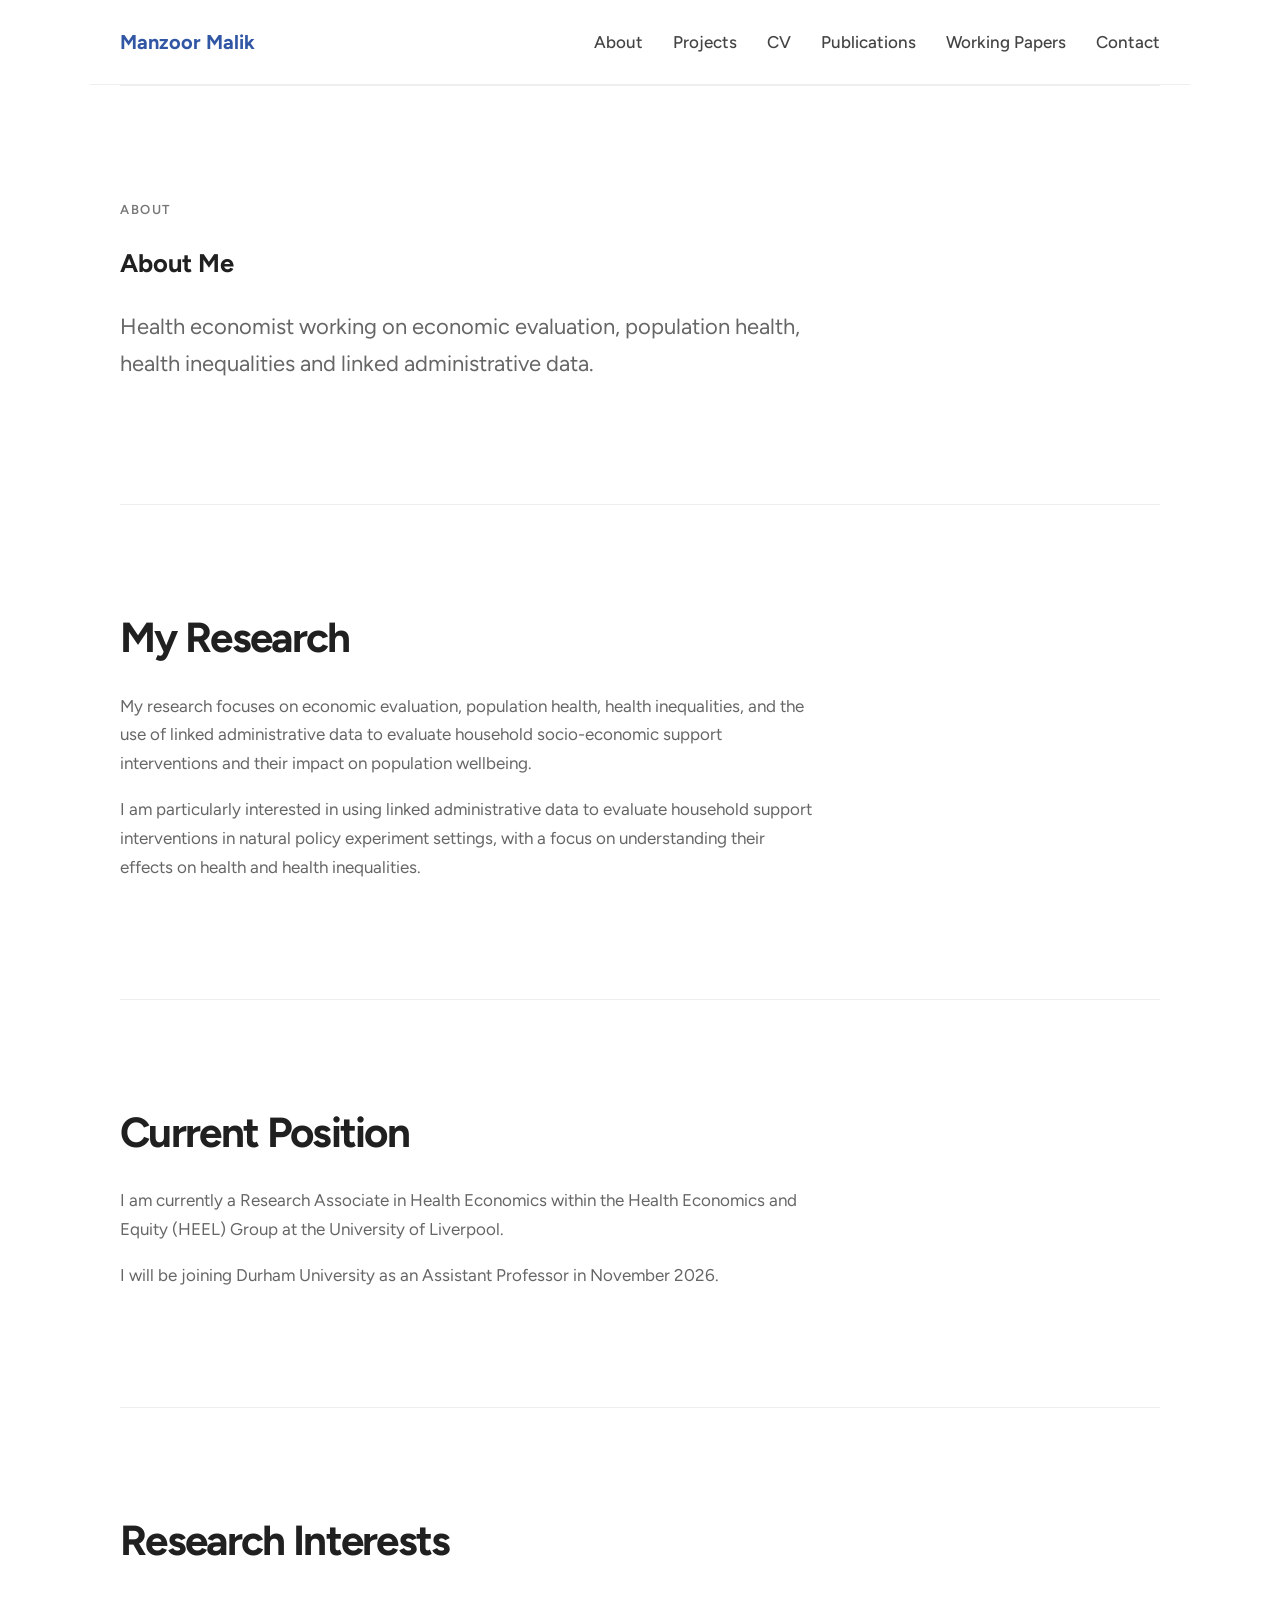
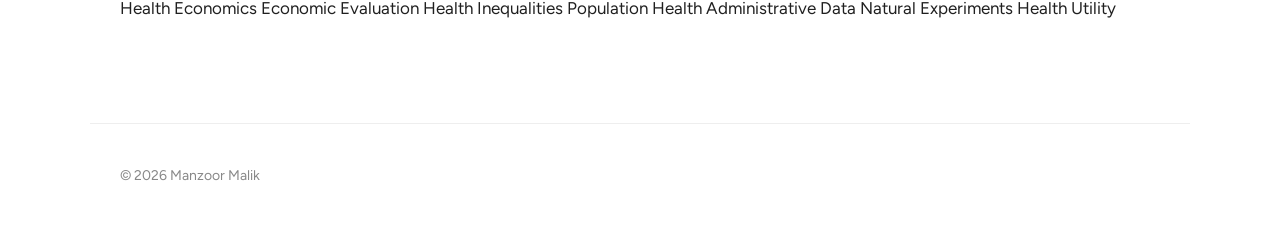
==== about.html @ a29a808c "About Page This file contains the About page for Manzoor Malik, detailing personal information, rese" ====
<!DOCTYPE html>
<html lang="en">

<head>
  <meta charset="UTF-8">
  <meta name="viewport" content="width=device-width, initial-scale=1.0">

  <title>About | Manzoor Malik</title>

  <link rel="stylesheet" href="style.css">
</head>

<body>

  <nav>

    <div class="nav-name">
      <a href="index.html">Manzoor Malik</a>
    </div>

    <div class="nav-links">
      <a href="about.html">About</a>
      <a href="projects.html">Projects</a>
      <a href="cv/Manzoor-Malik-CV.pdf" target="_blank">CV</a>
      <a href="publications.html">Publications</a>
      <a href="working-papers.html">Working Papers</a>
      <a href="contact.html">Contact</a>
    </div>

  </nav>


  <main>

    <section class="page-header">

      <p class="section-label">ABOUT</p>

      <h1>About Me</h1>

      <p class="intro">
        Health economist working on economic evaluation, population health,
        health inequalities and linked administrative data.
      </p>

    </section>


    <section>

      <h2>My Research</h2>

      <p>
        My research focuses on economic evaluation, population health,
        health inequalities, and the use of linked administrative data
        to evaluate household socio-economic support interventions and
        their impact on population wellbeing.
      </p>

      <p>
        I am particularly interested in using linked administrative data
        to evaluate household support interventions in natural policy
        experiment settings, with a focus on understanding their effects
        on health and health inequalities.
      </p>

    </section>


    <section>

      <h2>Current Position</h2>

      <p>
        I am currently a Research Associate in Health Economics within the
        Health Economics and Equity (HEEL) Group at the University of Liverpool.
      </p>

      <p>
        I will be joining Durham University as an Assistant Professor in
        November 2026.
      </p>

    </section>


    <section>

      <h2>Research Interests</h2>

      <div class="interest-list">

        <span>Health Economics</span>
        <span>Economic Evaluation</span>
        <span>Health Inequalities</span>
        <span>Population Health</span>
        <span>Administrative Data</span>
        <span>Natural Experiments</span>
        <span>Health Utility</span>

      </div>

    </section>

  </main>


  <footer>
    © 2026 Manzoor Malik
  </footer>

</body>
</html>
---- style.css ----
@import url('https://fonts.googleapis.com/css2?family=Figtree:wght@400;500;600;700&display=swap');

* {
  box-sizing: border-box;
}

html {
  scroll-behavior: smooth;
}

body {
  margin: 0;
  background: #ffffff;
  color: #202020;
  font-family: "Figtree", Arial, sans-serif;
  font-size: 17px;
  line-height: 1.7;
}

nav {
  max-width: 1100px;
  margin: auto;
  padding: 25px 30px;

  display: flex;
  justify-content: space-between;
  align-items: center;

  border-bottom: 1px solid #eeeeee;
}

.nav-name {
  font-weight: 700;
  font-size: 20px;
}

.nav-links {
  display: flex;
  gap: 30px;
}

a {
  color: #3157a4;
  text-decoration: none;
}

a:hover {
  text-decoration: underline;
}

.nav-links a {
  color: #444444;
  font-weight: 500;
}

main {
  max-width: 1100px;
  margin: auto;
  padding: 0 30px;
}

.hero {
  min-height: 75vh;

  display: flex;
  align-items: center;

  padding: 80px 0;
}

.small-title,
.section-label {
  color: #777777;
  font-size: 13px;
  font-weight: 600;
  letter-spacing: 0.12em;
}

.hero h1 {
  font-size: clamp(4rem, 9vw, 7rem);
  line-height: 0.9;
  letter-spacing: -0.07em;

  margin: 15px 0 30px;
}

.intro {
  max-width: 600px;
  color: #666666;
  font-size: 22px;
}

.buttons {
  display: flex;
  gap: 30px;
  margin-top: 35px;
}

.buttons a {
  font-weight: 600;
}

section {
  padding: 100px 0;
  border-top: 1px solid #eeeeee;
}

section h2 {
  font-size: 42px;
  line-height: 1.1;
  letter-spacing: -0.04em;
  margin: 10px 0 30px;
}

section > p:not(.section-label) {
  max-width: 700px;
  color: #666666;
}

.projects {
  display: grid;
  grid-template-columns: repeat(3, 1fr);
  gap: 20px;
  margin-top: 50px;
}

.project {
  padding: 30px;
  border: 1px solid #e5e5e5;
  border-radius: 12px;

  transition: 0.2s ease;
}

.project:hover {
  transform: translateY(-5px);
  box-shadow: 0 12px 35px rgba(0, 0, 0, 0.08);
}

.project h3 {
  margin-top: 0;
  font-size: 22px;
}

.project p {
  color: #666666;
}

.project a {
  font-weight: 600;
}

footer {
  max-width: 1100px;
  margin: auto;
  padding: 40px 30px;

  border-top: 1px solid #eeeeee;

  color: #888888;
  font-size: 14px;
}


/* Mobile */

@media (max-width: 700px) {

  nav {
    padding: 20px;
  }

  .nav-links {
    gap: 15px;
    font-size: 14px;
  }

  main {
    padding: 0 20px;
  }

  .hero {
    min-height: 70vh;
    padding: 50px 0;
  }

  .hero h1 {
    font-size: 4rem;
  }

  .intro {
    font-size: 19px;
  }

  section {
    padding: 70px 0;
  }

  section h2 {
    font-size: 34px;
  }

  .projects {
    grid-template-columns: 1fr;
  }

  .buttons {
    flex-direction: column;
    gap: 10px;
  }
}
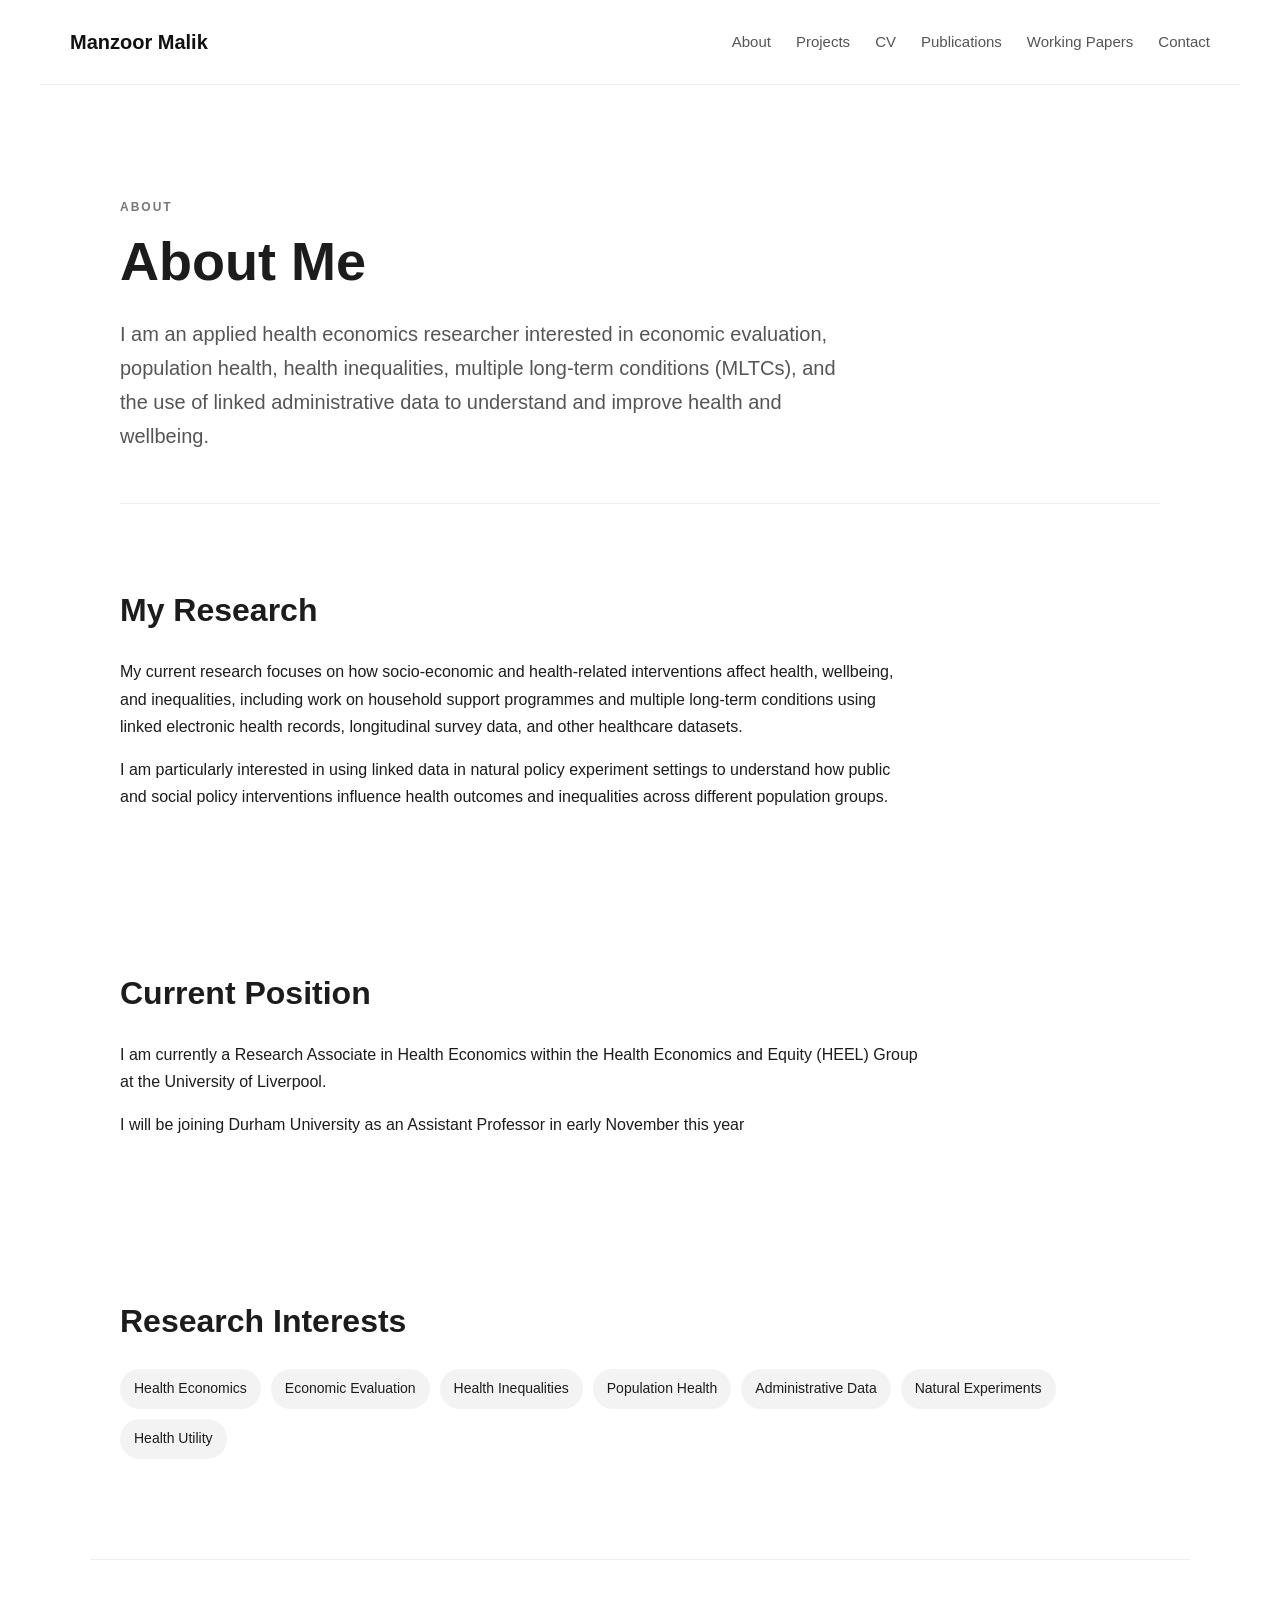
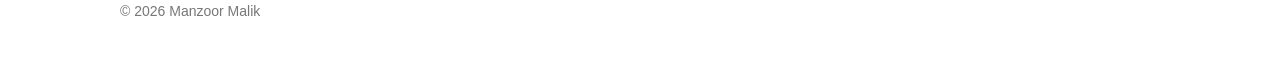
==== commit e44a7d4c: "Revise content in about.html for clarity and detail Updated personal introduction and research focus" ====
--- a/about.html
+++ b/about.html
@@ -39,8 +39,9 @@
       <h1>About Me</h1>
 
       <p class="intro">
-        Health economist working on economic evaluation, population health,
-        health inequalities and linked administrative data.
+       I am an applied health economics researcher interested in economic evaluation, population health, health inequalities,
+        multiple long-term conditions (MLTCs), and the use of linked administrative data to understand 
+        and improve health and wellbeing.
       </p>
 
     </section>
@@ -51,17 +52,16 @@
       <h2>My Research</h2>
 
       <p>
-        My research focuses on economic evaluation, population health,
-        health inequalities, and the use of linked administrative data
-        to evaluate household socio-economic support interventions and
-        their impact on population wellbeing.
+       My current research focuses on how socio-economic and health-related interventions affect health, 
+        wellbeing, and inequalities, including work on household support programmes and 
+        multiple long-term conditions using linked electronic health records, 
+        longitudinal survey data, and other healthcare datasets.
       </p>
 
       <p>
-        I am particularly interested in using linked administrative data
-        to evaluate household support interventions in natural policy
-        experiment settings, with a focus on understanding their effects
-        on health and health inequalities.
+        I am particularly interested in using linked data in natural policy experiment settings
+        to understand how public and social policy interventions 
+        influence health outcomes and inequalities across different population groups.
       </p>
 
     </section>
@@ -78,7 +78,7 @@
 
       <p>
         I will be joining Durham University as an Assistant Professor in
-        November 2026.
+        early November this year 
       </p>
 
     </section>
--- a/style.css
+++ b/style.css
@@ -1,5 +1,3 @@
-@import url('https://fonts.googleapis.com/css2?family=Figtree:wght@400;500;600;700&display=swap');
-
 * {
   box-sizing: border-box;
 }
@@ -10,15 +8,19 @@
 
 body {
   margin: 0;
+  font-family: Arial, Helvetica, sans-serif;
+  color: #1c1c1c;
   background: #ffffff;
-  color: #202020;
-  font-family: "Figtree", Arial, sans-serif;
-  font-size: 17px;
   line-height: 1.7;
 }
 
+
+/* --------------------
+   NAVIGATION
+-------------------- */
+
 nav {
-  max-width: 1100px;
+  max-width: 1200px;
   margin: auto;
   padding: 25px 30px;
 
@@ -29,183 +31,321 @@
   border-bottom: 1px solid #eeeeee;
 }
 
-.nav-name {
+.nav-name a {
+  font-size: 20px;
   font-weight: 700;
-  font-size: 20px;
+  color: #111111;
+  text-decoration: none;
 }
 
 .nav-links {
   display: flex;
-  gap: 30px;
-}
-
-a {
-  color: #3157a4;
-  text-decoration: none;
-}
-
-a:hover {
-  text-decoration: underline;
+  gap: 25px;
 }
 
 .nav-links a {
-  color: #444444;
-  font-weight: 500;
-}
+  color: #555555;
+  text-decoration: none;
+  font-size: 15px;
+}
+
+.nav-links a:hover {
+  color: #000000;
+}
+
+
+/* --------------------
+   MAIN
+-------------------- */
 
 main {
   max-width: 1100px;
   margin: auto;
-  padding: 0 30px;
-}
+  padding: 40px 30px;
+}
+
+section {
+  padding: 60px 0;
+}
+
+.section-label {
+  text-transform: uppercase;
+  letter-spacing: 2px;
+  font-size: 12px;
+  font-weight: bold;
+  color: #777777;
+}
+
+h1 {
+  font-size: 54px;
+  line-height: 1.1;
+  margin: 15px 0 25px;
+}
+
+h2 {
+  font-size: 32px;
+  line-height: 1.3;
+}
+
+h3 {
+  font-size: 22px;
+}
+
+p {
+  max-width: 800px;
+}
+
+.intro {
+  font-size: 20px;
+  color: #555555;
+  max-width: 720px;
+}
+
+
+/* --------------------
+   HOME HERO
+-------------------- */
 
 .hero {
-  min-height: 75vh;
-
-  display: flex;
+  min-height: 65vh;
+
+  display: flex;
+  justify-content: space-between;
   align-items: center;
 
-  padding: 80px 0;
-}
-
-.small-title,
-.section-label {
-  color: #777777;
-  font-size: 13px;
-  font-weight: 600;
-  letter-spacing: 0.12em;
-}
-
-.hero h1 {
-  font-size: clamp(4rem, 9vw, 7rem);
-  line-height: 0.9;
-  letter-spacing: -0.07em;
-
-  margin: 15px 0 30px;
-}
-
-.intro {
-  max-width: 600px;
-  color: #666666;
-  font-size: 22px;
-}
+  gap: 70px;
+}
+
+.hero-text {
+  flex: 1;
+}
+
+.hero-photo {
+  flex-shrink: 0;
+}
+
+.hero-photo img {
+  width: 280px;
+  height: 280px;
+
+  object-fit: cover;
+
+  border-radius: 50%;
+}
+
+
+/* --------------------
+   LINKS / BUTTONS
+-------------------- */
 
 .buttons {
   display: flex;
-  gap: 30px;
-  margin-top: 35px;
-}
-
-.buttons a {
-  font-weight: 600;
-}
-
-section {
-  padding: 100px 0;
-  border-top: 1px solid #eeeeee;
-}
-
-section h2 {
-  font-size: 42px;
-  line-height: 1.1;
-  letter-spacing: -0.04em;
-  margin: 10px 0 30px;
-}
-
-section > p:not(.section-label) {
-  max-width: 700px;
-  color: #666666;
-}
+  gap: 15px;
+  margin-top: 30px;
+}
+
+.buttons a,
+.button-link {
+  display: inline-block;
+
+  padding: 12px 20px;
+
+  border: 1px solid #222222;
+
+  color: #222222;
+  text-decoration: none;
+
+  border-radius: 5px;
+}
+
+.buttons a:hover,
+.button-link:hover {
+  background: #222222;
+  color: #ffffff;
+}
+
+.text-link {
+  color: #111111;
+  font-weight: bold;
+  text-decoration: none;
+}
+
+
+/* --------------------
+   PAGE HEADER
+-------------------- */
+
+.page-header {
+  padding-bottom: 30px;
+  border-bottom: 1px solid #eeeeee;
+}
+
+
+/* --------------------
+   PROJECTS
+-------------------- */
 
 .projects {
   display: grid;
-  grid-template-columns: repeat(3, 1fr);
-  gap: 20px;
-  margin-top: 50px;
+  grid-template-columns: repeat(2, 1fr);
+  gap: 30px;
 }
 
 .project {
   padding: 30px;
   border: 1px solid #e5e5e5;
-  border-radius: 12px;
-
-  transition: 0.2s ease;
-}
-
-.project:hover {
-  transform: translateY(-5px);
-  box-shadow: 0 12px 35px rgba(0, 0, 0, 0.08);
-}
-
+  border-radius: 8px;
+}
+
+.project h2,
 .project h3 {
   margin-top: 0;
-  font-size: 22px;
-}
-
-.project p {
-  color: #666666;
 }
 
 .project a {
-  font-weight: 600;
-}
+  color: #111111;
+  font-weight: bold;
+  text-decoration: none;
+}
+
+
+/* --------------------
+   PUBLICATIONS
+-------------------- */
+
+.publication {
+  padding: 30px 0;
+  border-bottom: 1px solid #eeeeee;
+}
+
+.publication-year {
+  font-size: 14px;
+  color: #777777;
+  font-weight: bold;
+}
+
+.publication h3 {
+  margin-bottom: 5px;
+}
+
+.publication-links {
+  display: flex;
+  gap: 20px;
+}
+
+.publication-links a {
+  color: #111111;
+  font-weight: bold;
+  text-decoration: none;
+}
+
+
+/* --------------------
+   WORKING PAPERS
+-------------------- */
+
+.paper {
+  padding: 30px 0;
+  border-bottom: 1px solid #eeeeee;
+}
+
+.paper-status {
+  color: #777777;
+  font-size: 14px;
+  font-weight: bold;
+}
+
+
+/* --------------------
+   RESEARCH INTERESTS
+-------------------- */
+
+.interest-list {
+  display: flex;
+  flex-wrap: wrap;
+  gap: 10px;
+}
+
+.interest-list span {
+  padding: 8px 14px;
+
+  background: #f3f3f3;
+
+  border-radius: 20px;
+
+  font-size: 14px;
+}
+
+
+/* --------------------
+   CONTACT
+-------------------- */
+
+.contact-links {
+  display: flex;
+  flex-direction: column;
+  gap: 15px;
+}
+
+.contact-links a {
+  font-size: 20px;
+  color: #111111;
+  text-decoration: none;
+  font-weight: bold;
+}
+
+
+/* --------------------
+   FOOTER
+-------------------- */
 
 footer {
   max-width: 1100px;
+
   margin: auto;
   padding: 40px 30px;
 
   border-top: 1px solid #eeeeee;
 
-  color: #888888;
+  color: #777777;
   font-size: 14px;
 }
 
 
-/* Mobile */
-
-@media (max-width: 700px) {
+/* --------------------
+   MOBILE
+-------------------- */
+
+@media (max-width: 800px) {
 
   nav {
-    padding: 20px;
+    flex-direction: column;
+    align-items: flex-start;
+    gap: 15px;
   }
 
   .nav-links {
-    gap: 15px;
-    font-size: 14px;
-  }
-
-  main {
-    padding: 0 20px;
+    flex-wrap: wrap;
+    gap: 12px 18px;
   }
 
   .hero {
-    min-height: 70vh;
-    padding: 50px 0;
-  }
-
-  .hero h1 {
-    font-size: 4rem;
-  }
-
-  .intro {
-    font-size: 19px;
-  }
-
-  section {
-    padding: 70px 0;
-  }
-
-  section h2 {
-    font-size: 34px;
+    flex-direction: column-reverse;
+    align-items: flex-start;
+    min-height: auto;
+  }
+
+  .hero-photo img {
+    width: 200px;
+    height: 200px;
+  }
+
+  h1 {
+    font-size: 40px;
   }
 
   .projects {
     grid-template-columns: 1fr;
   }
 
-  .buttons {
-    flex-direction: column;
-    gap: 10px;
-  }
-}
+}
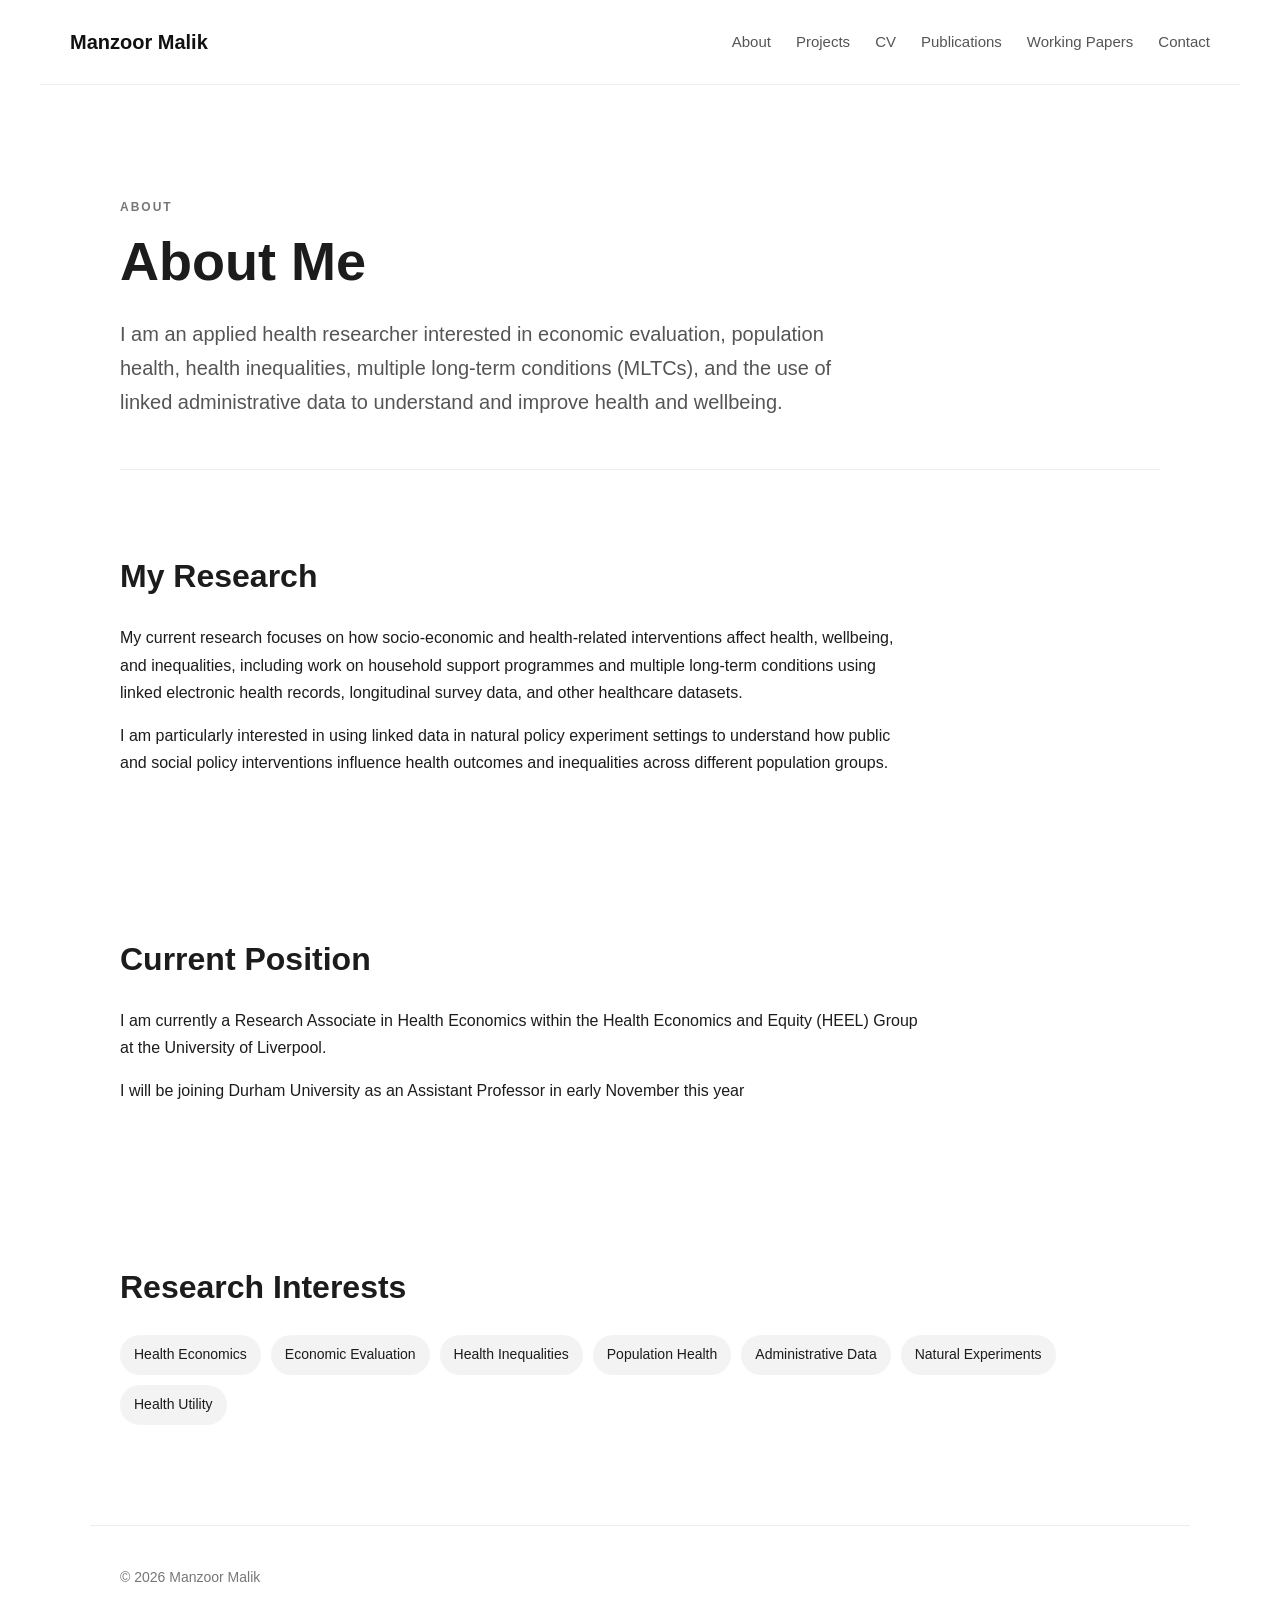
==== commit 94ceead5: "Update introduction text in about.html" ====
--- a/about.html
+++ b/about.html
@@ -14,9 +14,9 @@
 
   <nav>
 
-    <div class="nav-name">
-      <a href="index.html">Manzoor Malik</a>
-    </div>
+<div class="nav-name">
+  <a href="/">Manzoor Malik</a>
+</div>
 
     <div class="nav-links">
       <a href="about.html">About</a>
@@ -39,7 +39,7 @@
       <h1>About Me</h1>
 
       <p class="intro">
-       I am an applied health economics researcher interested in economic evaluation, population health, health inequalities,
+       I am an applied health researcher interested in economic evaluation, population health, health inequalities,
         multiple long-term conditions (MLTCs), and the use of linked administrative data to understand 
         and improve health and wellbeing.
       </p>
--- a/style.css
+++ b/style.css
@@ -186,57 +186,90 @@
 -------------------- */
 
 .projects {
+  display: flex;
+  flex-direction: column;
+  gap: 50px;
+}
+
+.project {
+  width: 100%;
+  padding: 40px;
+  border: 1px solid #e5e5e5;
+  border-radius: 10px;
+  background: #ffffff;
+}
+
+.project h2 {
+  margin-top: 0;
+  margin-bottom: 20px;
+  font-size: 32px;
+}
+
+.project p {
+  max-width: 850px;
+  margin-bottom: 20px;
+}
+
+.project a {
+  color: #111111;
+  font-weight: bold;
+  text-decoration: none;
+}
+
+
+/* SINGLE PROJECT IMAGE */
+
+.project-image {
+  display: block;
+
+  width: 100%;
+  max-width: 750px;
+  max-height: 380px;
+
+  object-fit: contain;
+
+  margin: 30px auto 10px;
+
+  border-radius: 6px;
+}
+
+
+/* MULTIPLE PROJECT IMAGES */
+
+.project-gallery {
   display: grid;
   grid-template-columns: repeat(2, 1fr);
-  gap: 30px;
-}
-
-.project {
-  padding: 30px;
-  border: 1px solid #e5e5e5;
-  border-radius: 8px;
-}
-
-.project h2,
-.project h3 {
-  margin-top: 0;
-}
-
-.project a {
-  color: #111111;
-  font-weight: bold;
-  text-decoration: none;
-}
-
-
-/* --------------------
-   PUBLICATIONS
--------------------- */
-
-.publication {
-  padding: 30px 0;
-  border-bottom: 1px solid #eeeeee;
-}
-
-.publication-year {
+
+  gap: 20px;
+
+  margin-top: 30px;
+}
+
+.project-gallery img {
+  width: 100%;
+  height: 260px;
+
+  object-fit: contain;
+
+  border-radius: 6px;
+
+  background: #fafafa;
+}
+
+.publication-doi {
   font-size: 14px;
   color: #777777;
-  font-weight: bold;
+  margin-top: 8px;
 }
 
 .publication h3 {
-  margin-bottom: 5px;
-}
-
-.publication-links {
-  display: flex;
-  gap: 20px;
-}
-
-.publication-links a {
-  color: #111111;
-  font-weight: bold;
-  text-decoration: none;
+  max-width: 850px;
+  margin-bottom: 8px;
+}
+
+.publication p {
+  margin-top: 6px;
+  margin-bottom: 6px;
 }
 
 
